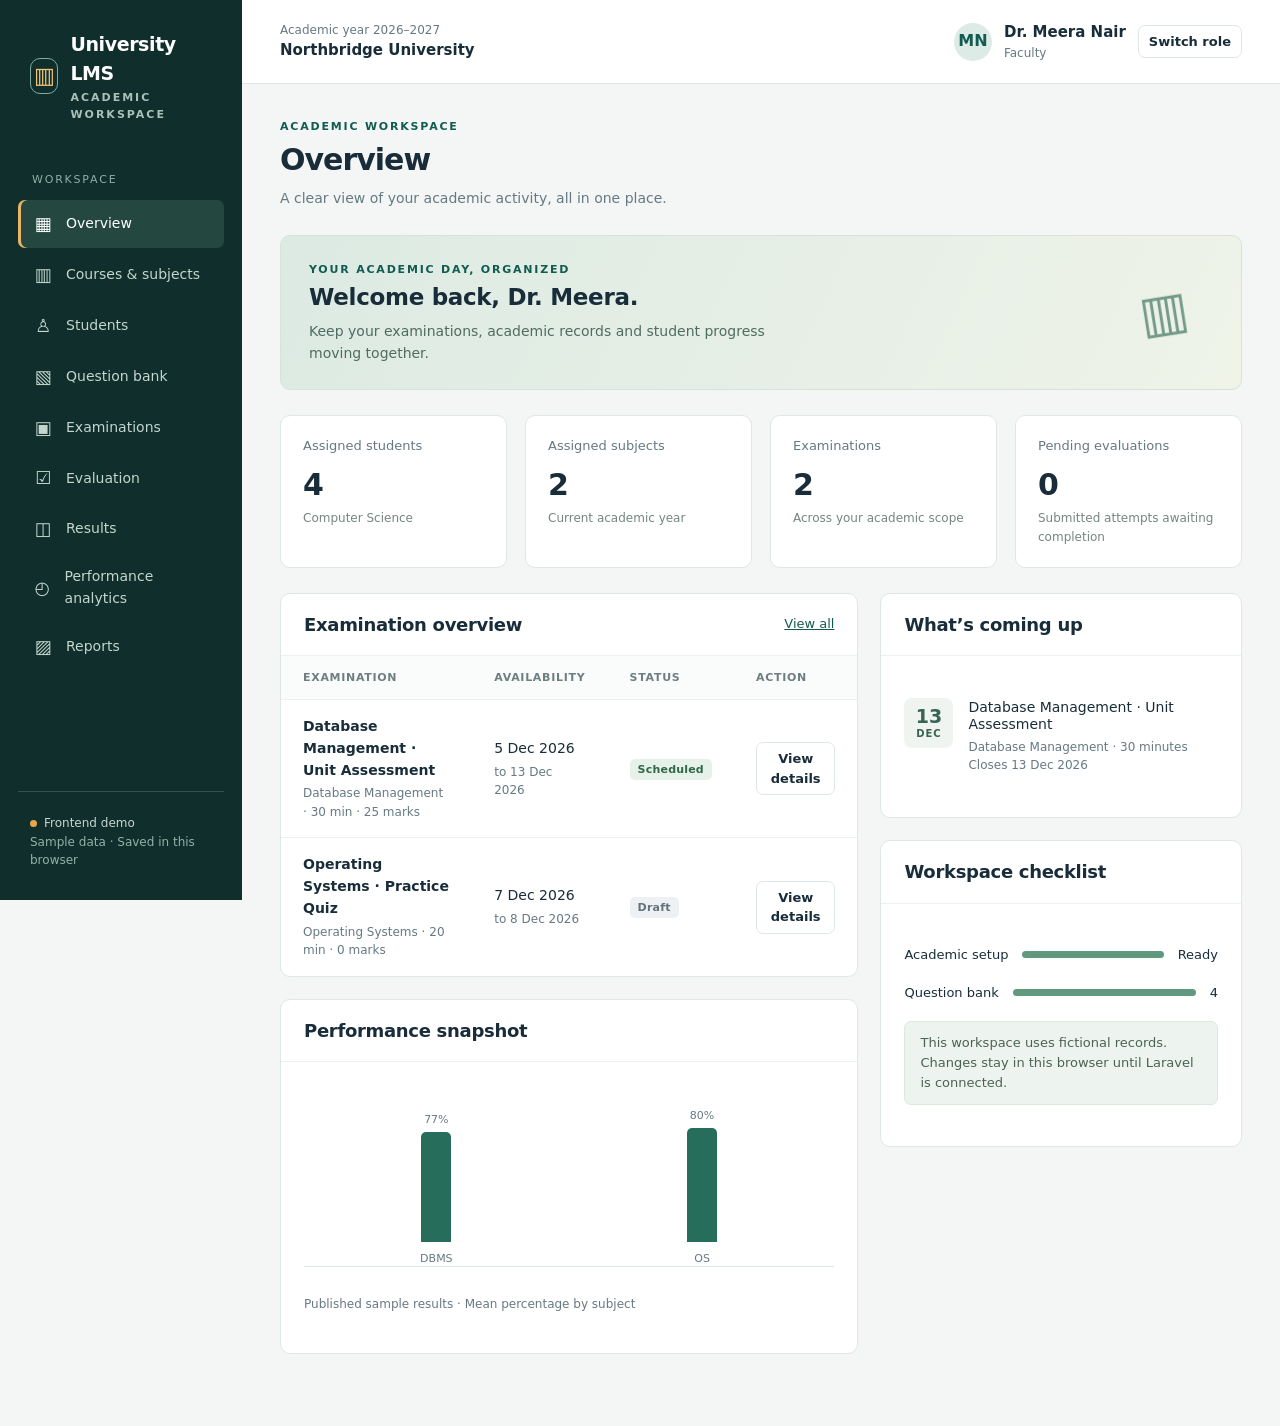
==== frontend/faculty.html @ 7f43f796 "Separate role workspaces into dedicated HTML pages with shared index navigation" ====
<!doctype html>
<html lang="en">
<head>
<meta charset="utf-8"><meta name="viewport" content="width=device-width, initial-scale=1">
<title>Faculty · University LMS</title>
<meta name="description" content="University LMS frontend with role-based academic administration, examination and performance screens.">
<link rel="stylesheet" href="assets/vendor/bootstrap.min.css">
<link rel="stylesheet" href="assets/styles.css">
<script src="assets/app.js" defer></script>
</head>
<body data-role="faculty">
<a href="#main" class="skip-link">Skip to content</a>
<div id="app"></div>
<dialog id="modal" aria-labelledby="modal-title"></dialog>
<div id="toast" role="status" aria-live="polite"></div>
<noscript>This workspace needs JavaScript. Please enable it to use the frontend demo.</noscript>
</body></html>
---- frontend/assets/styles.css ----
:root{--ink:#182d39;--muted:#667983;--primary:#125b50;--accent:#e6a64e;--canvas:#f3f6f5;--line:#dfe7e4;--surface:#fff;--bs-body-font-family:Inter,ui-sans-serif,system-ui,-apple-system,sans-serif;--bs-body-color:var(--ink)}
*{box-sizing:border-box}body{margin:0;font:16px/1.55 var(--bs-body-font-family);background:var(--canvas);color:var(--ink)}button,input,select,textarea{font:inherit}button,a,input,select,textarea{outline-offset:4px}button{cursor:pointer}a{color:var(--primary)}.skip-link{position:fixed;top:-80px;z-index:10;background:white;padding:12px}.skip-link:focus{top:0}
.shell{display:grid;grid-template-columns:242px minmax(0,1fr);min-height:100vh}.sidebar{background:#102e2b;color:#c6d5d1;display:flex;flex-direction:column;padding:30px 18px;position:sticky;top:0;height:100vh}.brand{display:flex;gap:12px;align-items:center;font-size:19px;font-weight:750;color:white;text-decoration:none;letter-spacing:-.4px;padding:0 12px 30px}.brand-mark{width:36px;height:36px;border:1px solid #7faaa0;border-radius:10px;display:grid;place-items:center;color:#f6c476;font-size:22px}.brand small{display:block;font-size:11px;letter-spacing:2px;color:#a9c1b9;text-transform:uppercase}.nav-label{font-size:11px;text-transform:uppercase;letter-spacing:1.8px;color:#91afa6;margin:18px 14px 9px}.nav-item{display:flex;align-items:center;gap:12px;color:#c3d6ce;text-decoration:none;padding:10px 14px;margin:3px 0;border-radius:7px;font-size:14px}.nav-item:hover,.nav-item.active{background:#244840;color:white}.nav-item.active{box-shadow:inset 3px 0 #e8b666}.nav-icon{font-size:18px;width:22px;text-align:center}.sidebar-bottom{margin-top:auto;border-top:1px solid #36514b;padding:22px 12px 0;font-size:12px}.demo-dot{display:inline-block;width:7px;height:7px;background:#e6a64e;border-radius:50%;margin-right:7px}.topbar{height:84px;border-bottom:1px solid var(--line);background:white;display:flex;align-items:center;justify-content:space-between;padding:0 38px;gap:18px}.context-label{font-size:12px;color:var(--muted)}.context-title{font-weight:650;font-size:15px}.user-block{display:flex;align-items:center;gap:12px}.avatar{background:#dcebe5;color:#125b50;width:38px;height:38px;border-radius:50%;display:grid;place-items:center;font-weight:700}.role-pill{font-size:12px;color:var(--muted)}.btn{display:inline-flex;align-items:center;justify-content:center;border-radius:7px;padding:9px 15px;border:1px solid var(--line);background:white;color:var(--ink);text-decoration:none;font-size:14px;gap:7px;font-weight:600}.btn:hover{background:#f0f5f3}.btn-primary{background:var(--primary);color:white;border-color:var(--primary)}.btn-primary:hover{background:#0a463d;color:white}.btn-danger{color:#9b3131;border-color:#ebcaca}.btn:disabled{opacity:.45;cursor:not-allowed}.btn-sm{font-size:13px;padding:6px 10px}.content{max-width:1550px;padding:34px 38px 50px;margin:auto}.eyebrow{font-size:11px;letter-spacing:1.8px;text-transform:uppercase;font-weight:700;color:var(--primary);margin-bottom:6px}h1{font-size:30px;letter-spacing:-1px;line-height:1.25;margin:0 0 9px;font-weight:700}h2{font-size:18px;letter-spacing:-.3px;font-weight:650;margin:0}h3{font-size:16px}.subtitle{color:var(--muted);font-size:14px;margin:0}.page-heading{display:flex;justify-content:space-between;align-items:center;margin-bottom:26px;gap:20px}.actions{display:flex;gap:8px;flex-wrap:wrap}.notice{padding:11px 15px;background:#edf3ee;border:1px solid #dce8dc;border-radius:7px;color:#4c6252;font-size:13px;margin:18px 0}.stats{display:grid;grid-template-columns:repeat(4,1fr);gap:18px;margin:25px 0}.stat{background:white;border:1px solid var(--line);padding:20px 22px;border-radius:10px}.stat-label{font-size:13px;color:var(--muted)}.stat-value{font-size:30px;line-height:1.3;font-weight:650;letter-spacing:-.9px;margin:9px 0 5px}.stat-note{font-size:12px;color:#75867e}.dashboard-grid{display:grid;grid-template-columns:minmax(0,1.6fr) minmax(290px,1fr);gap:22px}.panel{background:white;border:1px solid var(--line);border-radius:10px;overflow:hidden;margin-bottom:22px}.panel-head{display:flex;justify-content:space-between;align-items:center;gap:12px;padding:20px 23px;border-bottom:1px solid #edf1ef}.panel-body{padding:23px}.welcome{background:linear-gradient(115deg,#dceae3,#eff3e8);border:1px solid #d7e3da;border-radius:10px;display:flex;align-items:center;justify-content:space-between;padding:25px 28px}.welcome h2{font-size:23px;margin:5px 0 9px}.welcome p{font-size:14px;color:#506b60;margin:0;max-width:510px}.welcome-art{font-size:52px;color:#729a87;padding:0 25px;transform:rotate(-9deg)}.table-wrap{overflow-x:auto}table{width:100%;border-collapse:collapse;font-size:14px}th{text-align:left;color:#6f7e80;font-size:11px;text-transform:uppercase;letter-spacing:.7px;padding:13px 22px;background:#fafcfb;font-weight:600;white-space:nowrap}td{padding:16px 22px;border-top:1px solid #edf1ef;vertical-align:middle}td .secondary{display:block;font-size:12px;color:var(--muted);margin-top:3px}.badge{font-size:11px;letter-spacing:.2px;border-radius:5px;padding:5px 8px;display:inline-block;font-weight:600;background:#e6f1e9;color:#316847}.badge.amber{background:#fff0d6;color:#875b18}.badge.gray{background:#edf1f3;color:#64727d}.badge.red{background:#fbe9e9;color:#9c3e3e}.toolbar{display:flex;justify-content:space-between;align-items:center;padding:18px 22px;gap:14px;border-bottom:1px solid var(--line)}.search{border:1px solid var(--line);border-radius:6px;padding:9px 12px;width:280px;max-width:100%;font-size:14px;background:#fafcfb}.form-grid{display:grid;grid-template-columns:1fr 1fr;gap:18px}.field{display:flex;flex-direction:column;gap:7px;font-size:13px;font-weight:600}.field input,.field select,.field textarea,.report-select{padding:10px 12px;border:1px solid #cddad4;border-radius:6px;background:white;width:100%;font-weight:400;color:var(--ink);min-height:43px}.field textarea{min-height:95px}.full{grid-column:1/-1}.help{font-size:12px;color:var(--muted);font-weight:400}.empty{text-align:center;color:var(--muted);padding:45px 20px}.schedule-item{display:flex;gap:15px;padding:19px 0;border-bottom:1px solid #edf1ef}.schedule-item:last-child{border:0}.date-box{width:49px;height:50px;background:#eff4f0;border-radius:8px;text-align:center;flex-shrink:0;font-size:19px;line-height:1.2;font-weight:700;padding-top:7px;color:#386451}.date-box small{display:block;font-size:10px;letter-spacing:1px}.schedule-item h3{margin:1px 0 5px;font-size:14px}.schedule-item p{font-size:12px;color:var(--muted);margin:0}.chart{height:182px;display:flex;gap:25px;align-items:end;justify-content:space-around;padding:14px 12px 24px;border-bottom:1px solid var(--line);margin-bottom:28px}.bar-group{height:100%;display:flex;flex-direction:column;justify-content:flex-end;align-items:center;width:55px;position:relative}.bar{background:#276d5b;border-radius:5px 5px 0 0;width:30px;min-height:2px}.bar-value{font-size:11px;color:var(--muted);margin-bottom:4px}.bar-name{position:absolute;top:calc(100% + 8px);font-size:11px;color:var(--muted);white-space:nowrap}.chart-caption{font-size:12px;color:var(--muted);margin-top:18px}.progress-line{display:flex;gap:14px;align-items:center;font-size:13px;margin:18px 0}.track{height:7px;flex:1;background:#edf2ef;border-radius:8px;overflow:hidden}.track span{height:100%;background:#609980;display:block}.section-note{font-size:12px;color:var(--muted)}.login{min-height:100vh;display:grid;grid-template-columns:1fr 1fr;background:white}.login-story{background:#102e2b;color:white;display:flex;flex-direction:column;justify-content:space-between;padding:55px 65px}.login-story .brand{padding:0}.login-story h1{font-size:48px;letter-spacing:-2px;max-width:490px;line-height:1.15}.login-story p{color:#b9cdc5;max-width:440px;line-height:1.8}.login-form{max-width:460px;width:100%;align-self:center;justify-self:center;padding:40px}.login-form h1{font-size:29px}.login-form .field{margin-top:22px}.login-form .btn{width:100%;margin-top:25px}.text-link{border:0;background:none;padding:0;color:var(--primary);font-size:13px;text-decoration:underline}.dialog-title{display:flex;justify-content:space-between;align-items:center;margin-bottom:20px}dialog{border:0;border-radius:12px;padding:28px;max-width:650px;width:calc(100% - 30px);box-shadow:0 20px 80px #102e2b33;color:var(--ink)}dialog::backdrop{background:#0d232a88}.close-btn{border:0;background:none;font-size:24px;line-height:1;color:var(--muted)}.dialog-footer{display:flex;justify-content:flex-end;gap:10px;margin-top:24px}.error{font-size:13px;color:#a32f2f;margin:10px 0}#toast{position:fixed;bottom:25px;right:25px;z-index:30;background:#153f34;color:white;border-radius:8px;padding:13px 20px;box-shadow:0 4px 20px #0002;display:none;max-width:90vw}.question-layout{display:grid;grid-template-columns:minmax(0,1fr) 250px;gap:22px}.question-text{font-size:20px;font-weight:600;margin:20px 0}.answer-option{display:flex;gap:12px;padding:14px;border:1px solid var(--line);border-radius:7px;margin:10px 0;cursor:pointer}.answer-option:has(input:checked){border-color:#2a7862;background:#eef6f0}.question-numbers{display:flex;gap:8px;flex-wrap:wrap}.question-numbers button{width:39px;height:39px;border:1px solid var(--line);background:white;border-radius:6px}.question-numbers button.current{border:2px solid var(--primary)}.question-numbers button.answered{background:#dcefe3}.timer{font-size:27px;font-variant-numeric:tabular-nums;font-weight:700;letter-spacing:1px}.menu-toggle{display:none}.profile-details{display:grid;grid-template-columns:1fr 1fr;gap:25px}.profile-details dt{font-size:12px;color:var(--muted);font-weight:500}.profile-details dd{margin:4px 0 0}.text-muted{color:var(--muted)!important}
@media(min-width:1500px){.content{padding:40px 48px}}@media(max-width:1100px){.stats{grid-template-columns:repeat(2,1fr)}.dashboard-grid{grid-template-columns:1fr}.topbar{padding:0 24px}.content{padding:25px}.user-name{display:none}}@media(max-width:760px){.shell{grid-template-columns:1fr}.sidebar{position:fixed;z-index:20;width:242px;left:-250px;transition:left .2s}.shell.nav-open .sidebar{left:0}.menu-toggle{display:inline-flex}.topbar{padding:0 16px;height:72px}.content{padding:23px 16px}.stats{gap:10px}.stat{padding:15px}.page-heading{align-items:flex-start;flex-direction:column}h1{font-size:26px}.form-grid,.question-layout,.profile-details{grid-template-columns:1fr}.welcome{padding:22px}.welcome-art{display:none}.login{grid-template-columns:1fr}.login-story{padding:28px}.login-story h1{font-size:32px;margin-top:35px}.login-story footer{display:none}.login-form{padding:30px 24px}.toolbar{flex-wrap:wrap}.panel-head{padding:18px}.panel-body{padding:18px}th,td{padding:13px 16px}.user-block{gap:8px}.context-title{font-size:13px}.topbar .btn{padding:7px 9px;font-size:12px}}@media print{.sidebar,.topbar,.actions,.toolbar,.notice,.btn,.skip-link{display:none!important}.shell,.dashboard-grid{display:block}.content{padding:0}.panel{break-inside:avoid;border:1px solid #ccc}.stats{grid-template-columns:repeat(4,1fr)}body{background:white}.chart{height:150px}}
.shell>div{min-width:0}.table-wrap{min-width:0;max-width:100%}
@media(max-width:760px){.sidebar{display:none;left:0}.shell.nav-open .sidebar{display:flex}.topbar{gap:10px}.topbar>.user-block{flex-shrink:0}.topbar .avatar{display:none}.context-label{font-size:11px}.topbar .context-title{font-size:12px}.topbar>.menu-toggle{flex-shrink:0}}
.dashboard-grid>div,.question-layout>*{min-width:0}.panel-head h2{min-width:0}.panel-head .text-link{flex-shrink:0}

/* Shared role entry page. Individual workspaces reuse the dashboard styles. */
.workspace-picker{width:100%;max-width:600px;align-self:center;justify-self:center;padding:45px}
.role-cards{display:grid;gap:13px;margin:25px 0}
.role-card{display:flex;gap:16px;align-items:center;padding:18px;border:1px solid var(--line);border-radius:9px;color:var(--ink);text-decoration:none;background:white;transition:border-color .15s,background .15s}
.role-card:hover,.role-card:focus-visible{border-color:var(--primary);background:#f0f7f3;color:var(--ink)}
.role-card strong{display:block;font-size:16px}.role-card small{display:block;font-size:14px;color:var(--muted);margin-top:3px}
.role-card-icon{display:grid;place-items:center;flex-shrink:0;width:42px;height:42px;border-radius:8px;background:#eaf2ed;font-size:24px;color:var(--primary)}
@media(max-width:760px){.workspace-picker{padding:30px 24px}.role-card{padding:16px}}
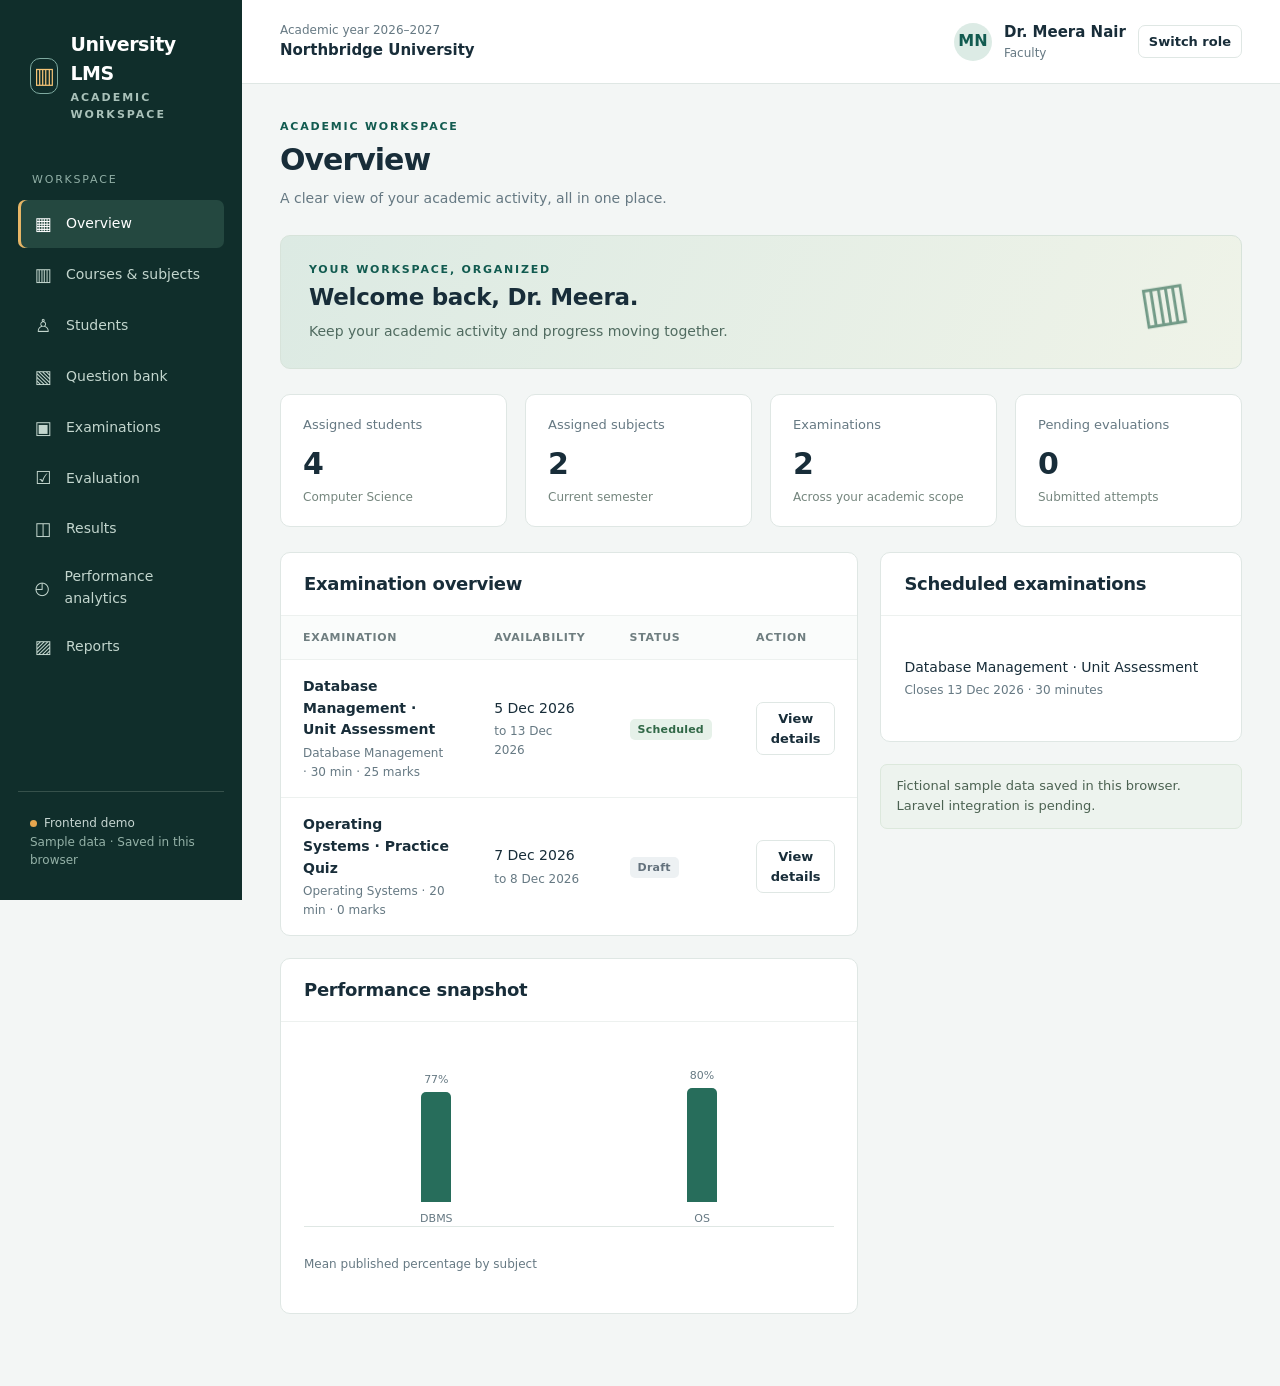
==== commit 2c2e4496: "Organize frontend functionality into isolated user feature files" ====
--- a/frontend/faculty.html
+++ b/frontend/faculty.html
@@ -1,17 +1,39 @@
 <!doctype html>
 <html lang="en">
-<head>
-<meta charset="utf-8"><meta name="viewport" content="width=device-width, initial-scale=1">
-<title>Faculty · University LMS</title>
-<meta name="description" content="University LMS frontend with role-based academic administration, examination and performance screens.">
-<link rel="stylesheet" href="assets/vendor/bootstrap.min.css">
-<link rel="stylesheet" href="assets/styles.css">
-<script src="assets/app.js" defer></script>
-</head>
-<body data-role="faculty">
-<a href="#main" class="skip-link">Skip to content</a>
-<div id="app"></div>
-<dialog id="modal" aria-labelledby="modal-title"></dialog>
-<div id="toast" role="status" aria-live="polite"></div>
-<noscript>This workspace needs JavaScript. Please enable it to use the frontend demo.</noscript>
-</body></html>
+  <head>
+    <meta charset="utf-8" />
+    <meta name="viewport" content="width=device-width, initial-scale=1" />
+    <title>Faculty · University LMS</title>
+    <meta
+      name="description"
+      content="University LMS frontend with role-based academic administration, examination and performance screens."
+    />
+    <link rel="stylesheet" href="assets/vendor/bootstrap.min.css" />
+    <link rel="stylesheet" href="shared/styles.css" />
+    <link rel="stylesheet" href="users/faculty/styles.css" />
+    <script src="shared/data.js" defer></script>
+    <script src="shared/ui.js" defer></script>
+    <script src="shared/layout.js" defer></script>
+    <script src="users/faculty/dashboard.js" defer></script>
+    <script src="users/faculty/courses.js" defer></script>
+    <script src="users/faculty/students.js" defer></script>
+    <script src="users/faculty/questions.js" defer></script>
+    <script src="users/faculty/exams.js" defer></script>
+    <script src="users/faculty/evaluation.js" defer></script>
+    <script src="users/faculty/results.js" defer></script>
+    <script src="users/faculty/analytics.js" defer></script>
+    <script src="users/faculty/reports.js" defer></script>
+    <script src="users/faculty/app.js" defer></script>
+    <script src="shared/bootstrap.js" defer></script>
+  </head>
+  <body data-role="faculty">
+    <a href="#main" class="skip-link">Skip to content</a>
+    <div id="app"></div>
+    <dialog id="modal" aria-labelledby="modal-title"></dialog>
+    <div id="toast" role="status" aria-live="polite"></div>
+    <noscript
+      >This workspace needs JavaScript. Please enable it to use the frontend
+      demo.</noscript
+    >
+  </body>
+</html>
--- a/frontend/shared/styles.css
+++ b/frontend/shared/styles.css
@@ -0,0 +1,970 @@
+:root {
+  --ink: #182d39;
+  --muted: #667983;
+  --primary: #125b50;
+  --accent: #e6a64e;
+  --canvas: #f3f6f5;
+  --line: #dfe7e4;
+  --surface: #fff;
+  --bs-body-font-family:
+    Inter, ui-sans-serif, system-ui, -apple-system, sans-serif;
+  --bs-body-color: var(--ink);
+}
+* {
+  box-sizing: border-box;
+}
+body {
+  margin: 0;
+  font: 16px/1.55 var(--bs-body-font-family);
+  background: var(--canvas);
+  color: var(--ink);
+}
+button,
+input,
+select,
+textarea {
+  font: inherit;
+}
+button,
+a,
+input,
+select,
+textarea {
+  outline-offset: 4px;
+}
+button {
+  cursor: pointer;
+}
+a {
+  color: var(--primary);
+}
+.skip-link {
+  position: fixed;
+  top: -80px;
+  z-index: 10;
+  background: white;
+  padding: 12px;
+}
+.skip-link:focus {
+  top: 0;
+}
+.shell {
+  display: grid;
+  grid-template-columns: 242px minmax(0, 1fr);
+  min-height: 100vh;
+}
+.sidebar {
+  background: #102e2b;
+  color: #c6d5d1;
+  display: flex;
+  flex-direction: column;
+  padding: 30px 18px;
+  position: sticky;
+  top: 0;
+  height: 100vh;
+}
+.brand {
+  display: flex;
+  gap: 12px;
+  align-items: center;
+  font-size: 19px;
+  font-weight: 750;
+  color: white;
+  text-decoration: none;
+  letter-spacing: -0.4px;
+  padding: 0 12px 30px;
+}
+.brand-mark {
+  width: 36px;
+  height: 36px;
+  border: 1px solid #7faaa0;
+  border-radius: 10px;
+  display: grid;
+  place-items: center;
+  color: #f6c476;
+  font-size: 22px;
+}
+.brand small {
+  display: block;
+  font-size: 11px;
+  letter-spacing: 2px;
+  color: #a9c1b9;
+  text-transform: uppercase;
+}
+.nav-label {
+  font-size: 11px;
+  text-transform: uppercase;
+  letter-spacing: 1.8px;
+  color: #91afa6;
+  margin: 18px 14px 9px;
+}
+.nav-item {
+  display: flex;
+  align-items: center;
+  gap: 12px;
+  color: #c3d6ce;
+  text-decoration: none;
+  padding: 10px 14px;
+  margin: 3px 0;
+  border-radius: 7px;
+  font-size: 14px;
+}
+.nav-item:hover,
+.nav-item.active {
+  background: #244840;
+  color: white;
+}
+.nav-item.active {
+  box-shadow: inset 3px 0 #e8b666;
+}
+.nav-icon {
+  font-size: 18px;
+  width: 22px;
+  text-align: center;
+}
+.sidebar-bottom {
+  margin-top: auto;
+  border-top: 1px solid #36514b;
+  padding: 22px 12px 0;
+  font-size: 12px;
+}
+.demo-dot {
+  display: inline-block;
+  width: 7px;
+  height: 7px;
+  background: #e6a64e;
+  border-radius: 50%;
+  margin-right: 7px;
+}
+.topbar {
+  height: 84px;
+  border-bottom: 1px solid var(--line);
+  background: white;
+  display: flex;
+  align-items: center;
+  justify-content: space-between;
+  padding: 0 38px;
+  gap: 18px;
+}
+.context-label {
+  font-size: 12px;
+  color: var(--muted);
+}
+.context-title {
+  font-weight: 650;
+  font-size: 15px;
+}
+.user-block {
+  display: flex;
+  align-items: center;
+  gap: 12px;
+}
+.avatar {
+  background: #dcebe5;
+  color: #125b50;
+  width: 38px;
+  height: 38px;
+  border-radius: 50%;
+  display: grid;
+  place-items: center;
+  font-weight: 700;
+}
+.role-pill {
+  font-size: 12px;
+  color: var(--muted);
+}
+.btn {
+  display: inline-flex;
+  align-items: center;
+  justify-content: center;
+  border-radius: 7px;
+  padding: 9px 15px;
+  border: 1px solid var(--line);
+  background: white;
+  color: var(--ink);
+  text-decoration: none;
+  font-size: 14px;
+  gap: 7px;
+  font-weight: 600;
+}
+.btn:hover {
+  background: #f0f5f3;
+}
+.btn-primary {
+  background: var(--primary);
+  color: white;
+  border-color: var(--primary);
+}
+.btn-primary:hover {
+  background: #0a463d;
+  color: white;
+}
+.btn-danger {
+  color: #9b3131;
+  border-color: #ebcaca;
+}
+.btn:disabled {
+  opacity: 0.45;
+  cursor: not-allowed;
+}
+.btn-sm {
+  font-size: 13px;
+  padding: 6px 10px;
+}
+.content {
+  max-width: 1550px;
+  padding: 34px 38px 50px;
+  margin: auto;
+}
+.eyebrow {
+  font-size: 11px;
+  letter-spacing: 1.8px;
+  text-transform: uppercase;
+  font-weight: 700;
+  color: var(--primary);
+  margin-bottom: 6px;
+}
+h1 {
+  font-size: 30px;
+  letter-spacing: -1px;
+  line-height: 1.25;
+  margin: 0 0 9px;
+  font-weight: 700;
+}
+h2 {
+  font-size: 18px;
+  letter-spacing: -0.3px;
+  font-weight: 650;
+  margin: 0;
+}
+h3 {
+  font-size: 16px;
+}
+.subtitle {
+  color: var(--muted);
+  font-size: 14px;
+  margin: 0;
+}
+.page-heading {
+  display: flex;
+  justify-content: space-between;
+  align-items: center;
+  margin-bottom: 26px;
+  gap: 20px;
+}
+.actions {
+  display: flex;
+  gap: 8px;
+  flex-wrap: wrap;
+}
+.notice {
+  padding: 11px 15px;
+  background: #edf3ee;
+  border: 1px solid #dce8dc;
+  border-radius: 7px;
+  color: #4c6252;
+  font-size: 13px;
+  margin: 18px 0;
+}
+.stats {
+  display: grid;
+  grid-template-columns: repeat(4, 1fr);
+  gap: 18px;
+  margin: 25px 0;
+}
+.stat {
+  background: white;
+  border: 1px solid var(--line);
+  padding: 20px 22px;
+  border-radius: 10px;
+}
+.stat-label {
+  font-size: 13px;
+  color: var(--muted);
+}
+.stat-value {
+  font-size: 30px;
+  line-height: 1.3;
+  font-weight: 650;
+  letter-spacing: -0.9px;
+  margin: 9px 0 5px;
+}
+.stat-note {
+  font-size: 12px;
+  color: #75867e;
+}
+.dashboard-grid {
+  display: grid;
+  grid-template-columns: minmax(0, 1.6fr) minmax(290px, 1fr);
+  gap: 22px;
+}
+.panel {
+  background: white;
+  border: 1px solid var(--line);
+  border-radius: 10px;
+  overflow: hidden;
+  margin-bottom: 22px;
+}
+.panel-head {
+  display: flex;
+  justify-content: space-between;
+  align-items: center;
+  gap: 12px;
+  padding: 20px 23px;
+  border-bottom: 1px solid #edf1ef;
+}
+.panel-body {
+  padding: 23px;
+}
+.welcome {
+  background: linear-gradient(115deg, #dceae3, #eff3e8);
+  border: 1px solid #d7e3da;
+  border-radius: 10px;
+  display: flex;
+  align-items: center;
+  justify-content: space-between;
+  padding: 25px 28px;
+}
+.welcome h2 {
+  font-size: 23px;
+  margin: 5px 0 9px;
+}
+.welcome p {
+  font-size: 14px;
+  color: #506b60;
+  margin: 0;
+  max-width: 510px;
+}
+.welcome-art {
+  font-size: 52px;
+  color: #729a87;
+  padding: 0 25px;
+  transform: rotate(-9deg);
+}
+.table-wrap {
+  overflow-x: auto;
+}
+table {
+  width: 100%;
+  border-collapse: collapse;
+  font-size: 14px;
+}
+th {
+  text-align: left;
+  color: #6f7e80;
+  font-size: 11px;
+  text-transform: uppercase;
+  letter-spacing: 0.7px;
+  padding: 13px 22px;
+  background: #fafcfb;
+  font-weight: 600;
+  white-space: nowrap;
+}
+td {
+  padding: 16px 22px;
+  border-top: 1px solid #edf1ef;
+  vertical-align: middle;
+}
+td .secondary {
+  display: block;
+  font-size: 12px;
+  color: var(--muted);
+  margin-top: 3px;
+}
+.badge {
+  font-size: 11px;
+  letter-spacing: 0.2px;
+  border-radius: 5px;
+  padding: 5px 8px;
+  display: inline-block;
+  font-weight: 600;
+  background: #e6f1e9;
+  color: #316847;
+}
+.badge.amber {
+  background: #fff0d6;
+  color: #875b18;
+}
+.badge.gray {
+  background: #edf1f3;
+  color: #64727d;
+}
+.badge.red {
+  background: #fbe9e9;
+  color: #9c3e3e;
+}
+.toolbar {
+  display: flex;
+  justify-content: space-between;
+  align-items: center;
+  padding: 18px 22px;
+  gap: 14px;
+  border-bottom: 1px solid var(--line);
+}
+.search {
+  border: 1px solid var(--line);
+  border-radius: 6px;
+  padding: 9px 12px;
+  width: 280px;
+  max-width: 100%;
+  font-size: 14px;
+  background: #fafcfb;
+}
+.form-grid {
+  display: grid;
+  grid-template-columns: 1fr 1fr;
+  gap: 18px;
+}
+.field {
+  display: flex;
+  flex-direction: column;
+  gap: 7px;
+  font-size: 13px;
+  font-weight: 600;
+}
+.field input,
+.field select,
+.field textarea,
+.report-select {
+  padding: 10px 12px;
+  border: 1px solid #cddad4;
+  border-radius: 6px;
+  background: white;
+  width: 100%;
+  font-weight: 400;
+  color: var(--ink);
+  min-height: 43px;
+}
+.field textarea {
+  min-height: 95px;
+}
+.full {
+  grid-column: 1/-1;
+}
+.help {
+  font-size: 12px;
+  color: var(--muted);
+  font-weight: 400;
+}
+.empty {
+  text-align: center;
+  color: var(--muted);
+  padding: 45px 20px;
+}
+.schedule-item {
+  display: flex;
+  gap: 15px;
+  padding: 19px 0;
+  border-bottom: 1px solid #edf1ef;
+}
+.schedule-item:last-child {
+  border: 0;
+}
+.date-box {
+  width: 49px;
+  height: 50px;
+  background: #eff4f0;
+  border-radius: 8px;
+  text-align: center;
+  flex-shrink: 0;
+  font-size: 19px;
+  line-height: 1.2;
+  font-weight: 700;
+  padding-top: 7px;
+  color: #386451;
+}
+.date-box small {
+  display: block;
+  font-size: 10px;
+  letter-spacing: 1px;
+}
+.schedule-item h3 {
+  margin: 1px 0 5px;
+  font-size: 14px;
+}
+.schedule-item p {
+  font-size: 12px;
+  color: var(--muted);
+  margin: 0;
+}
+.chart {
+  height: 182px;
+  display: flex;
+  gap: 25px;
+  align-items: end;
+  justify-content: space-around;
+  padding: 14px 12px 24px;
+  border-bottom: 1px solid var(--line);
+  margin-bottom: 28px;
+}
+.bar-group {
+  height: 100%;
+  display: flex;
+  flex-direction: column;
+  justify-content: flex-end;
+  align-items: center;
+  width: 55px;
+  position: relative;
+}
+.bar {
+  background: #276d5b;
+  border-radius: 5px 5px 0 0;
+  width: 30px;
+  min-height: 2px;
+}
+.bar-value {
+  font-size: 11px;
+  color: var(--muted);
+  margin-bottom: 4px;
+}
+.bar-name {
+  position: absolute;
+  top: calc(100% + 8px);
+  font-size: 11px;
+  color: var(--muted);
+  white-space: nowrap;
+}
+.chart-caption {
+  font-size: 12px;
+  color: var(--muted);
+  margin-top: 18px;
+}
+.progress-line {
+  display: flex;
+  gap: 14px;
+  align-items: center;
+  font-size: 13px;
+  margin: 18px 0;
+}
+.track {
+  height: 7px;
+  flex: 1;
+  background: #edf2ef;
+  border-radius: 8px;
+  overflow: hidden;
+}
+.track span {
+  height: 100%;
+  background: #609980;
+  display: block;
+}
+.section-note {
+  font-size: 12px;
+  color: var(--muted);
+}
+.login {
+  min-height: 100vh;
+  display: grid;
+  grid-template-columns: 1fr 1fr;
+  background: white;
+}
+.login-story {
+  background: #102e2b;
+  color: white;
+  display: flex;
+  flex-direction: column;
+  justify-content: space-between;
+  padding: 55px 65px;
+}
+.login-story .brand {
+  padding: 0;
+}
+.login-story h1 {
+  font-size: 48px;
+  letter-spacing: -2px;
+  max-width: 490px;
+  line-height: 1.15;
+}
+.login-story p {
+  color: #b9cdc5;
+  max-width: 440px;
+  line-height: 1.8;
+}
+.login-form {
+  max-width: 460px;
+  width: 100%;
+  align-self: center;
+  justify-self: center;
+  padding: 40px;
+}
+.login-form h1 {
+  font-size: 29px;
+}
+.login-form .field {
+  margin-top: 22px;
+}
+.login-form .btn {
+  width: 100%;
+  margin-top: 25px;
+}
+.text-link {
+  border: 0;
+  background: none;
+  padding: 0;
+  color: var(--primary);
+  font-size: 13px;
+  text-decoration: underline;
+}
+.dialog-title {
+  display: flex;
+  justify-content: space-between;
+  align-items: center;
+  margin-bottom: 20px;
+}
+dialog {
+  border: 0;
+  border-radius: 12px;
+  padding: 28px;
+  max-width: 650px;
+  width: calc(100% - 30px);
+  box-shadow: 0 20px 80px #102e2b33;
+  color: var(--ink);
+}
+dialog::backdrop {
+  background: #0d232a88;
+}
+.close-btn {
+  border: 0;
+  background: none;
+  font-size: 24px;
+  line-height: 1;
+  color: var(--muted);
+}
+.dialog-footer {
+  display: flex;
+  justify-content: flex-end;
+  gap: 10px;
+  margin-top: 24px;
+}
+.error {
+  font-size: 13px;
+  color: #a32f2f;
+  margin: 10px 0;
+}
+#toast {
+  position: fixed;
+  bottom: 25px;
+  right: 25px;
+  z-index: 30;
+  background: #153f34;
+  color: white;
+  border-radius: 8px;
+  padding: 13px 20px;
+  box-shadow: 0 4px 20px #0002;
+  display: none;
+  max-width: 90vw;
+}
+.question-layout {
+  display: grid;
+  grid-template-columns: minmax(0, 1fr) 250px;
+  gap: 22px;
+}
+.question-text {
+  font-size: 20px;
+  font-weight: 600;
+  margin: 20px 0;
+}
+.answer-option {
+  display: flex;
+  gap: 12px;
+  padding: 14px;
+  border: 1px solid var(--line);
+  border-radius: 7px;
+  margin: 10px 0;
+  cursor: pointer;
+}
+.answer-option:has(input:checked) {
+  border-color: #2a7862;
+  background: #eef6f0;
+}
+.question-numbers {
+  display: flex;
+  gap: 8px;
+  flex-wrap: wrap;
+}
+.question-numbers button {
+  width: 39px;
+  height: 39px;
+  border: 1px solid var(--line);
+  background: white;
+  border-radius: 6px;
+}
+.question-numbers button.current {
+  border: 2px solid var(--primary);
+}
+.question-numbers button.answered {
+  background: #dcefe3;
+}
+.timer {
+  font-size: 27px;
+  font-variant-numeric: tabular-nums;
+  font-weight: 700;
+  letter-spacing: 1px;
+}
+.menu-toggle {
+  display: none;
+}
+.profile-details {
+  display: grid;
+  grid-template-columns: 1fr 1fr;
+  gap: 25px;
+}
+.profile-details dt {
+  font-size: 12px;
+  color: var(--muted);
+  font-weight: 500;
+}
+.profile-details dd {
+  margin: 4px 0 0;
+}
+.text-muted {
+  color: var(--muted) !important;
+}
+@media (min-width: 1500px) {
+  .content {
+    padding: 40px 48px;
+  }
+}
+@media (max-width: 1100px) {
+  .stats {
+    grid-template-columns: repeat(2, 1fr);
+  }
+  .dashboard-grid {
+    grid-template-columns: 1fr;
+  }
+  .topbar {
+    padding: 0 24px;
+  }
+  .content {
+    padding: 25px;
+  }
+  .user-name {
+    display: none;
+  }
+}
+@media (max-width: 760px) {
+  .shell {
+    grid-template-columns: 1fr;
+  }
+  .sidebar {
+    position: fixed;
+    z-index: 20;
+    width: 242px;
+    left: -250px;
+    transition: left 0.2s;
+  }
+  .shell.nav-open .sidebar {
+    left: 0;
+  }
+  .menu-toggle {
+    display: inline-flex;
+  }
+  .topbar {
+    padding: 0 16px;
+    height: 72px;
+  }
+  .content {
+    padding: 23px 16px;
+  }
+  .stats {
+    gap: 10px;
+  }
+  .stat {
+    padding: 15px;
+  }
+  .page-heading {
+    align-items: flex-start;
+    flex-direction: column;
+  }
+  h1 {
+    font-size: 26px;
+  }
+  .form-grid,
+  .question-layout,
+  .profile-details {
+    grid-template-columns: 1fr;
+  }
+  .welcome {
+    padding: 22px;
+  }
+  .welcome-art {
+    display: none;
+  }
+  .login {
+    grid-template-columns: 1fr;
+  }
+  .login-story {
+    padding: 28px;
+  }
+  .login-story h1 {
+    font-size: 32px;
+    margin-top: 35px;
+  }
+  .login-story footer {
+    display: none;
+  }
+  .login-form {
+    padding: 30px 24px;
+  }
+  .toolbar {
+    flex-wrap: wrap;
+  }
+  .panel-head {
+    padding: 18px;
+  }
+  .panel-body {
+    padding: 18px;
+  }
+  th,
+  td {
+    padding: 13px 16px;
+  }
+  .user-block {
+    gap: 8px;
+  }
+  .context-title {
+    font-size: 13px;
+  }
+  .topbar .btn {
+    padding: 7px 9px;
+    font-size: 12px;
+  }
+}
+@media print {
+  .sidebar,
+  .topbar,
+  .actions,
+  .toolbar,
+  .notice,
+  .btn,
+  .skip-link {
+    display: none !important;
+  }
+  .shell,
+  .dashboard-grid {
+    display: block;
+  }
+  .content {
+    padding: 0;
+  }
+  .panel {
+    break-inside: avoid;
+    border: 1px solid #ccc;
+  }
+  .stats {
+    grid-template-columns: repeat(4, 1fr);
+  }
+  body {
+    background: white;
+  }
+  .chart {
+    height: 150px;
+  }
+}
+.shell > div {
+  min-width: 0;
+}
+.table-wrap {
+  min-width: 0;
+  max-width: 100%;
+}
+@media (max-width: 760px) {
+  .sidebar {
+    display: none;
+    left: 0;
+  }
+  .shell.nav-open .sidebar {
+    display: flex;
+  }
+  .topbar {
+    gap: 10px;
+  }
+  .topbar > .user-block {
+    flex-shrink: 0;
+  }
+  .topbar .avatar {
+    display: none;
+  }
+  .context-label {
+    font-size: 11px;
+  }
+  .topbar .context-title {
+    font-size: 12px;
+  }
+  .topbar > .menu-toggle {
+    flex-shrink: 0;
+  }
+}
+.dashboard-grid > div,
+.question-layout > * {
+  min-width: 0;
+}
+.panel-head h2 {
+  min-width: 0;
+}
+.panel-head .text-link {
+  flex-shrink: 0;
+}
+
+/* Shared role entry page. Individual workspaces reuse the dashboard styles. */
+.workspace-picker {
+  width: 100%;
+  max-width: 600px;
+  align-self: center;
+  justify-self: center;
+  padding: 45px;
+}
+.role-cards {
+  display: grid;
+  gap: 13px;
+  margin: 25px 0;
+}
+.role-card {
+  display: flex;
+  gap: 16px;
+  align-items: center;
+  padding: 18px;
+  border: 1px solid var(--line);
+  border-radius: 9px;
+  color: var(--ink);
+  text-decoration: none;
+  background: white;
+  transition:
+    border-color 0.15s,
+    background 0.15s;
+}
+.role-card:hover,
+.role-card:focus-visible {
+  border-color: var(--primary);
+  background: #f0f7f3;
+  color: var(--ink);
+}
+.role-card strong {
+  display: block;
+  font-size: 16px;
+}
+.role-card small {
+  display: block;
+  font-size: 14px;
+  color: var(--muted);
+  margin-top: 3px;
+}
+.role-card-icon {
+  display: grid;
+  place-items: center;
+  flex-shrink: 0;
+  width: 42px;
+  height: 42px;
+  border-radius: 8px;
+  background: #eaf2ed;
+  font-size: 24px;
+  color: var(--primary);
+}
+@media (max-width: 760px) {
+  .workspace-picker {
+    padding: 30px 24px;
+  }
+  .role-card {
+    padding: 16px;
+  }
+}
--- a/frontend/users/faculty/styles.css
+++ b/frontend/users/faculty/styles.css
@@ -0,0 +1 @@
+/* Add styles specific to this workspace here. Common layout is in shared/styles.css. */
